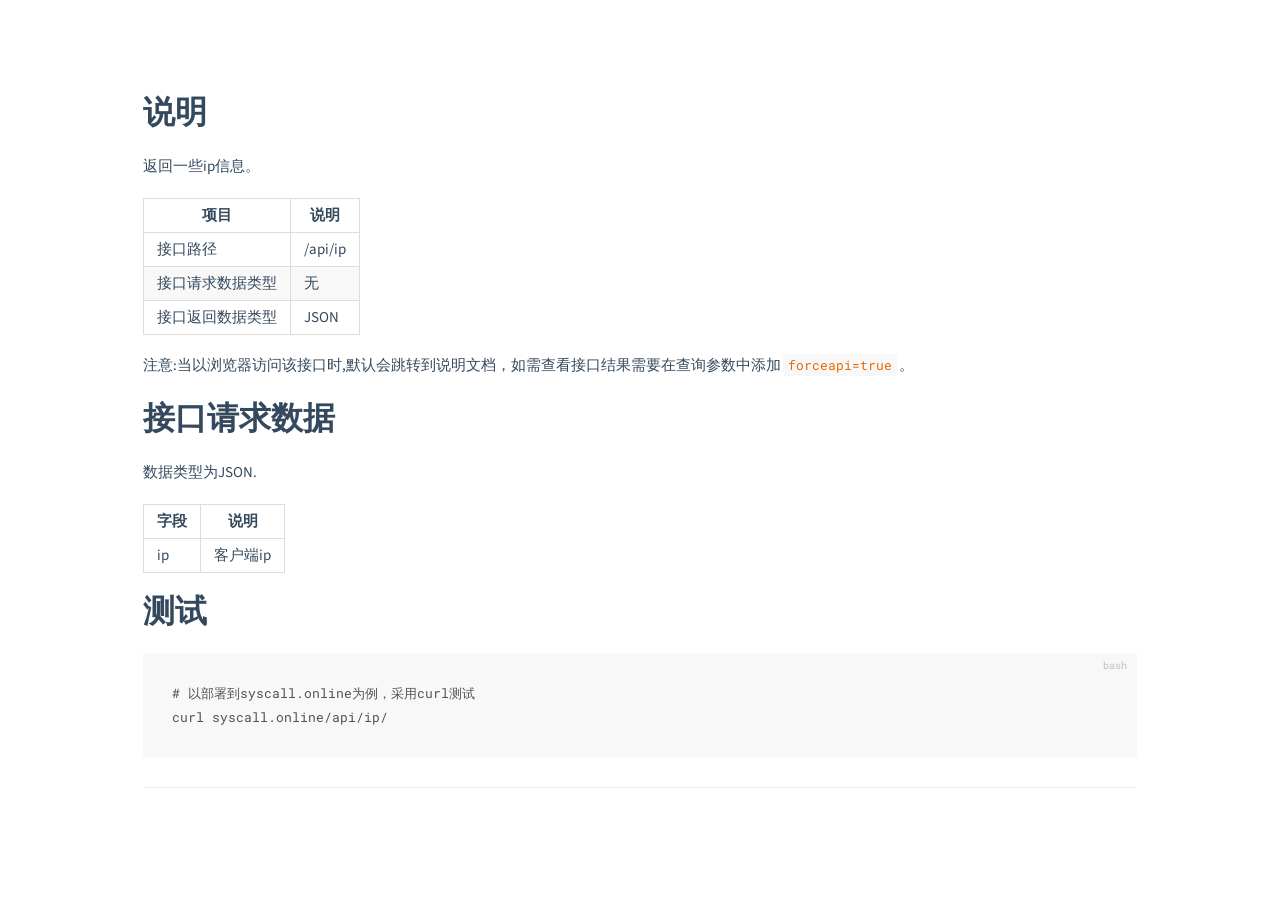
==== @/static/api/ip/index.html @ 0c14fd12 "初步添加" ====
<!DOCTYPE html>
<html lang="zh_CN">
<head>
  <meta charset="UTF-8">
  <title>ip</title>
  <meta http-equiv="X-UA-Compatible" content="IE=edge,chrome=1" />
  <meta name="description" content="Description">
  <meta name="viewport" content="width=device-width, initial-scale=1.0, minimum-scale=1.0">
  <link rel="stylesheet" href="../../theme/vue.css">                                                                 
</head>                                                                                                                                                                    
<body>                                                                                                                                                                     
  <div id="app"></div>                                                                                                                                                     
  <script>
    window.$docsify = {
      name: '',
      repo: '',
      autoHeader: false,
      loadSidebar: false,
      hideSidebar: true,
    }
  </script>
  <script src="../../docsify.js"></script>
  <script src="../../docsify-beian.js"></script>
</body>
</html>
---- @/static/theme/vue.css ----
@import url("https://fonts.googleapis.com/css?family=Roboto+Mono|Source+Sans+Pro:300,400,600");*{-webkit-font-smoothing:antialiased;-webkit-overflow-scrolling:touch;-webkit-tap-highlight-color:rgba(0,0,0,0);-webkit-text-size-adjust:none;-webkit-touch-callout:none;box-sizing:border-box}body:not(.ready){overflow:hidden}body:not(.ready) .app-nav,body:not(.ready)>nav,body:not(.ready) [data-cloak]{display:none}div#app{font-size:30px;font-weight:lighter;margin:40vh auto;text-align:center}div#app:empty:before{content:"Loading..."}img.emoji{height:1.2em}img.emoji,span.emoji{vertical-align:middle}span.emoji{font-family:Apple Color Emoji,Segoe UI Emoji,Segoe UI Symbol,Noto Color Emoji;font-size:1.2em}.progress{background-color:#42b983;background-color:var(--theme-color,#42b983);height:2px;left:0;position:fixed;right:0;top:0;transition:width .2s,opacity .4s;width:0;z-index:999999}.search .search-keyword,.search a:hover{color:#42b983;color:var(--theme-color,#42b983)}.search .search-keyword{font-style:normal;font-weight:700}body,html{height:100%}body{-moz-osx-font-smoothing:grayscale;-webkit-font-smoothing:antialiased;color:#34495e;font-family:Source Sans Pro,Helvetica Neue,Arial,sans-serif;font-size:15px;letter-spacing:0;margin:0;overflow-x:hidden}img{max-width:100%}a[disabled]{cursor:not-allowed;opacity:.6}kbd{border:1px solid #ccc;border-radius:3px;display:inline-block;font-size:12px!important;line-height:12px;margin-bottom:3px;padding:3px 5px;vertical-align:middle}li input[type=checkbox]{margin:0 .2em .25em 0;vertical-align:middle}.app-nav{margin:25px 60px 0 0;position:absolute;right:0;text-align:right;z-index:10}.app-nav.no-badge{margin-right:25px}.app-nav p{margin:0}.app-nav>a{margin:0 1rem;padding:5px 0}.app-nav li,.app-nav ul{display:inline-block;list-style:none;margin:0}.app-nav a{color:inherit;font-size:16px;text-decoration:none;transition:color .3s}.app-nav a.active,.app-nav a:hover{color:#42b983;color:var(--theme-color,#42b983)}.app-nav a.active{border-bottom:2px solid #42b983;border-bottom:2px solid var(--theme-color,#42b983)}.app-nav li{display:inline-block;margin:0 1rem;padding:5px 0;position:relative;cursor:pointer}.app-nav li ul{background-color:#fff;border:1px solid;border-color:#ddd #ddd #ccc;border-radius:4px;box-sizing:border-box;display:none;max-height:calc(100vh - 61px);overflow-y:auto;padding:10px 0;position:absolute;right:-15px;text-align:left;top:100%;white-space:nowrap}.app-nav li ul li{display:block;font-size:14px;line-height:1rem;margin:8px 14px;white-space:nowrap}.app-nav li ul a{display:block;font-size:inherit;margin:0;padding:0}.app-nav li ul a.active{border-bottom:0}.app-nav li:hover ul{display:block}.github-corner{border-bottom:0;position:fixed;right:0;text-decoration:none;top:0;z-index:1}.github-corner:hover .octo-arm{animation:octocat-wave .56s ease-in-out}.github-corner svg{color:#fff;fill:#42b983;fill:var(--theme-color,#42b983);height:80px;width:80px}main{display:block;position:relative;width:100vw;height:100%;z-index:0}main.hidden{display:none}.anchor{display:inline-block;text-decoration:none;transition:all .3s}.anchor span{color:#34495e}.anchor:hover{text-decoration:underline}.sidebar{border-right:1px solid rgba(0,0,0,.07);overflow-y:auto;padding:40px 0 0;position:absolute;top:0;bottom:0;left:0;transition:transform .25s ease-out;width:300px;z-index:20}.sidebar>h1{margin:0 auto 1rem;font-size:1.5rem;font-weight:300;text-align:center}.sidebar>h1 a{color:inherit;text-decoration:none}.sidebar>h1 .app-nav{display:block;position:static}.sidebar .sidebar-nav{line-height:2em;padding-bottom:40px}.sidebar li.collapse .app-sub-sidebar{display:none}.sidebar ul{margin:0 0 0 15px;padding:0}.sidebar li>p{font-weight:700;margin:0}.sidebar ul,.sidebar ul li{list-style:none}.sidebar ul li a{border-bottom:none;display:block}.sidebar ul li ul{padding-left:20px}.sidebar::-webkit-scrollbar{width:4px}.sidebar::-webkit-scrollbar-thumb{background:transparent;border-radius:4px}.sidebar:hover::-webkit-scrollbar-thumb{background:hsla(0,0%,53.3%,.4)}.sidebar:hover::-webkit-scrollbar-track{background:hsla(0,0%,53.3%,.1)}.sidebar-toggle{background-color:transparent;background-color:hsla(0,0%,100%,.8);border:0;outline:none;padding:10px;position:absolute;bottom:0;left:0;text-align:center;transition:opacity .3s;width:284px;z-index:30;cursor:pointer}.sidebar-toggle:hover .sidebar-toggle-button{opacity:.4}.sidebar-toggle span{background-color:#42b983;background-color:var(--theme-color,#42b983);display:block;margin-bottom:4px;width:16px;height:2px}body.sticky .sidebar,body.sticky .sidebar-toggle{position:fixed}.content{padding-top:60px;position:absolute;top:0;right:0;bottom:0;left:300px;transition:left .25s ease}.markdown-section{margin:0 auto;max-width:80%;padding:30px 15px 40px;position:relative}.markdown-section>*{box-sizing:border-box;font-size:inherit}.markdown-section>:first-child{margin-top:0!important}.markdown-section hr{border:none;border-bottom:1px solid #eee;margin:2em 0}.markdown-section iframe{border:1px solid #eee;width:1px;min-width:100%}.markdown-section table{border-collapse:collapse;border-spacing:0;display:block;margin-bottom:1rem;overflow:auto;width:100%}.markdown-section th{font-weight:700}.markdown-section td,.markdown-section th{border:1px solid #ddd;padding:6px 13px}.markdown-section tr{border-top:1px solid #ccc}.markdown-section p.tip,.markdown-section tr:nth-child(2n){background-color:#f8f8f8}.markdown-section p.tip{border-bottom-right-radius:2px;border-left:4px solid #f66;border-top-right-radius:2px;margin:2em 0;padding:12px 24px 12px 30px;position:relative}.markdown-section p.tip:before{background-color:#f66;border-radius:100%;color:#fff;content:"!";font-family:Dosis,Source Sans Pro,Helvetica Neue,Arial,sans-serif;font-size:14px;font-weight:700;left:-12px;line-height:20px;position:absolute;height:20px;width:20px;text-align:center;top:14px}.markdown-section p.tip code{background-color:#efefef}.markdown-section p.tip em{color:#34495e}.markdown-section p.warn{background:rgba(66,185,131,.1);border-radius:2px;padding:1rem}.markdown-section ul.task-list>li{list-style-type:none}body.close .sidebar{transform:translateX(-300px)}body.close .sidebar-toggle{width:auto}body.close .content{left:0}@media print{.app-nav,.github-corner,.sidebar,.sidebar-toggle{display:none}}@media screen and (max-width:768px){.github-corner,.sidebar,.sidebar-toggle{position:fixed}.app-nav{margin-top:16px}.app-nav li ul{top:30px}main{height:auto;min-height:100vh;overflow-x:hidden}.sidebar{left:-300px;transition:transform .25s ease-out}.content{left:0;max-width:100vw;position:static;padding-top:20px;transition:transform .25s ease}.app-nav,.github-corner{transition:transform .25s ease-out}.sidebar-toggle{background-color:transparent;width:auto;padding:30px 30px 10px 10px}body.close .sidebar{transform:translateX(300px)}body.close .sidebar-toggle{background-color:hsla(0,0%,100%,.8);transition:background-color 1s;width:284px;padding:10px}body.close .content{transform:translateX(300px)}body.close .app-nav,body.close .github-corner{display:none}.github-corner:hover .octo-arm{animation:none}.github-corner .octo-arm{animation:octocat-wave .56s ease-in-out}}@keyframes octocat-wave{0%,to{transform:rotate(0)}20%,60%{transform:rotate(-25deg)}40%,80%{transform:rotate(10deg)}}section.cover{position:relative;align-items:center;background-position:50%;background-repeat:no-repeat;background-size:cover;min-height:100vh;width:100%;display:none}section.cover.show{display:flex}section.cover.has-mask .mask{background-color:#fff;opacity:.8;position:absolute;top:0;bottom:0;width:100%}section.cover .cover-main{flex:1;margin:0 16px;text-align:center;position:relative}section.cover a{color:inherit}section.cover a,section.cover a:hover{text-decoration:none}section.cover p{line-height:1.5rem;margin:1em 0}section.cover h1{color:inherit;font-size:2.5rem;font-weight:300;margin:.625rem 0 2.5rem;position:relative;text-align:center}section.cover h1 a{display:block}section.cover h1 small{bottom:-.4375rem;font-size:1rem;position:absolute}section.cover blockquote{font-size:1.5rem;text-align:center}section.cover ul{line-height:1.8;list-style-type:none;margin:1em auto;max-width:500px;padding:0}section.cover .cover-main>p:last-child a{border-radius:2rem;border:1px solid #42b983;border-color:var(--theme-color,#42b983);box-sizing:border-box;color:#42b983;color:var(--theme-color,#42b983);display:inline-block;font-size:1.05rem;letter-spacing:.1rem;margin:.5rem 1rem;padding:.75em 2rem;text-decoration:none;transition:all .15s ease}section.cover .cover-main>p:last-child a:last-child{background-color:#42b983;background-color:var(--theme-color,#42b983);color:#fff}section.cover .cover-main>p:last-child a:last-child:hover{color:inherit;opacity:.8}section.cover .cover-main>p:last-child a:hover{color:inherit}section.cover blockquote>p>a{border-bottom:2px solid #42b983;border-bottom:2px solid var(--theme-color,#42b983);transition:color .3s}section.cover blockquote>p>a:hover{color:#42b983;color:var(--theme-color,#42b983)}.sidebar,body{background-color:#fff}.sidebar{color:#364149}.sidebar li{margin:6px 0}.sidebar ul li a{color:#505d6b;font-size:14px;font-weight:400;overflow:hidden;text-decoration:none;text-overflow:ellipsis;white-space:nowrap}.sidebar ul li a:hover{text-decoration:underline}.sidebar ul li ul{padding:0}.sidebar ul li.active>a{border-right:2px solid;color:#42b983;color:var(--theme-color,#42b983);font-weight:600}.app-sub-sidebar li:before{content:"-";padding-right:4px;float:left}.markdown-section h1,.markdown-section h2,.markdown-section h3,.markdown-section h4,.markdown-section strong{color:#2c3e50;font-weight:600}.markdown-section a{color:#42b983;color:var(--theme-color,#42b983);font-weight:600}.markdown-section h1{font-size:2rem;margin:0 0 1rem}.markdown-section h2{font-size:1.75rem;margin:45px 0 .8rem}.markdown-section h3{font-size:1.5rem;margin:40px 0 .6rem}.markdown-section h4{font-size:1.25rem}.markdown-section h5{font-size:1rem}.markdown-section h6{color:#777;font-size:1rem}.markdown-section figure,.markdown-section p{margin:1.2em 0}.markdown-section ol,.markdown-section p,.markdown-section ul{line-height:1.6rem;word-spacing:.05rem}.markdown-section ol,.markdown-section ul{padding-left:1.5rem}.markdown-section blockquote{border-left:4px solid #42b983;border-left:4px solid var(--theme-color,#42b983);color:#858585;margin:2em 0;padding-left:20px}.markdown-section blockquote p{font-weight:600;margin-left:0}.markdown-section iframe{margin:1em 0}.markdown-section em{color:#7f8c8d}.markdown-section code,.markdown-section output:after,.markdown-section pre{font-family:Roboto Mono,Monaco,courier,monospace}.markdown-section code,.markdown-section pre{background-color:#f8f8f8}.markdown-section output,.markdown-section pre{margin:1.2em 0;position:relative}.markdown-section output,.markdown-section pre>code{border-radius:2px;display:block}.markdown-section output:after,.markdown-section pre>code{-moz-osx-font-smoothing:initial;-webkit-font-smoothing:initial}.markdown-section code{border-radius:2px;color:#e96900;margin:0 2px;padding:3px 5px;white-space:pre-wrap}.markdown-section>:not(h1):not(h2):not(h3):not(h4):not(h5):not(h6) code{font-size:.8rem}.markdown-section pre{padding:0 1.4rem;line-height:1.5rem;overflow:auto;word-wrap:normal}.markdown-section pre>code{color:#525252;font-size:.8rem;padding:2.2em 5px;line-height:inherit;margin:0 2px;max-width:inherit;overflow:inherit;white-space:inherit}.markdown-section output{padding:1.7rem 1.4rem;border:1px dotted #ccc}.markdown-section output>:first-child{margin-top:0}.markdown-section output>:last-child{margin-bottom:0}.markdown-section code:after,.markdown-section code:before,.markdown-section output:after,.markdown-section output:before{letter-spacing:.05rem}.markdown-section output:after,.markdown-section pre:after{color:#ccc;font-size:.6rem;font-weight:600;height:15px;line-height:15px;padding:5px 10px 0;position:absolute;right:0;text-align:right;top:0;content:attr(data-lang)}.token.cdata,.token.comment,.token.doctype,.token.prolog{color:#8e908c}.token.namespace{opacity:.7}.token.boolean,.token.number{color:#c76b29}.token.punctuation{color:#525252}.token.property{color:#c08b30}.token.tag{color:#2973b7}.token.string{color:#42b983;color:var(--theme-color,#42b983)}.token.selector{color:#6679cc}.token.attr-name{color:#2973b7}.language-css .token.string,.style .token.string,.token.entity,.token.url{color:#22a2c9}.token.attr-value,.token.control,.token.directive,.token.unit{color:#42b983;color:var(--theme-color,#42b983)}.token.function,.token.keyword{color:#e96900}.token.atrule,.token.regex,.token.statement{color:#22a2c9}.token.placeholder,.token.variable{color:#3d8fd1}.token.deleted{text-decoration:line-through}.token.inserted{border-bottom:1px dotted #202746;text-decoration:none}.token.italic{font-style:italic}.token.bold,.token.important{font-weight:700}.token.important{color:#c94922}.token.entity{cursor:help}code .token{-moz-osx-font-smoothing:initial;-webkit-font-smoothing:initial;min-height:1.5rem;position:relative;left:auto}
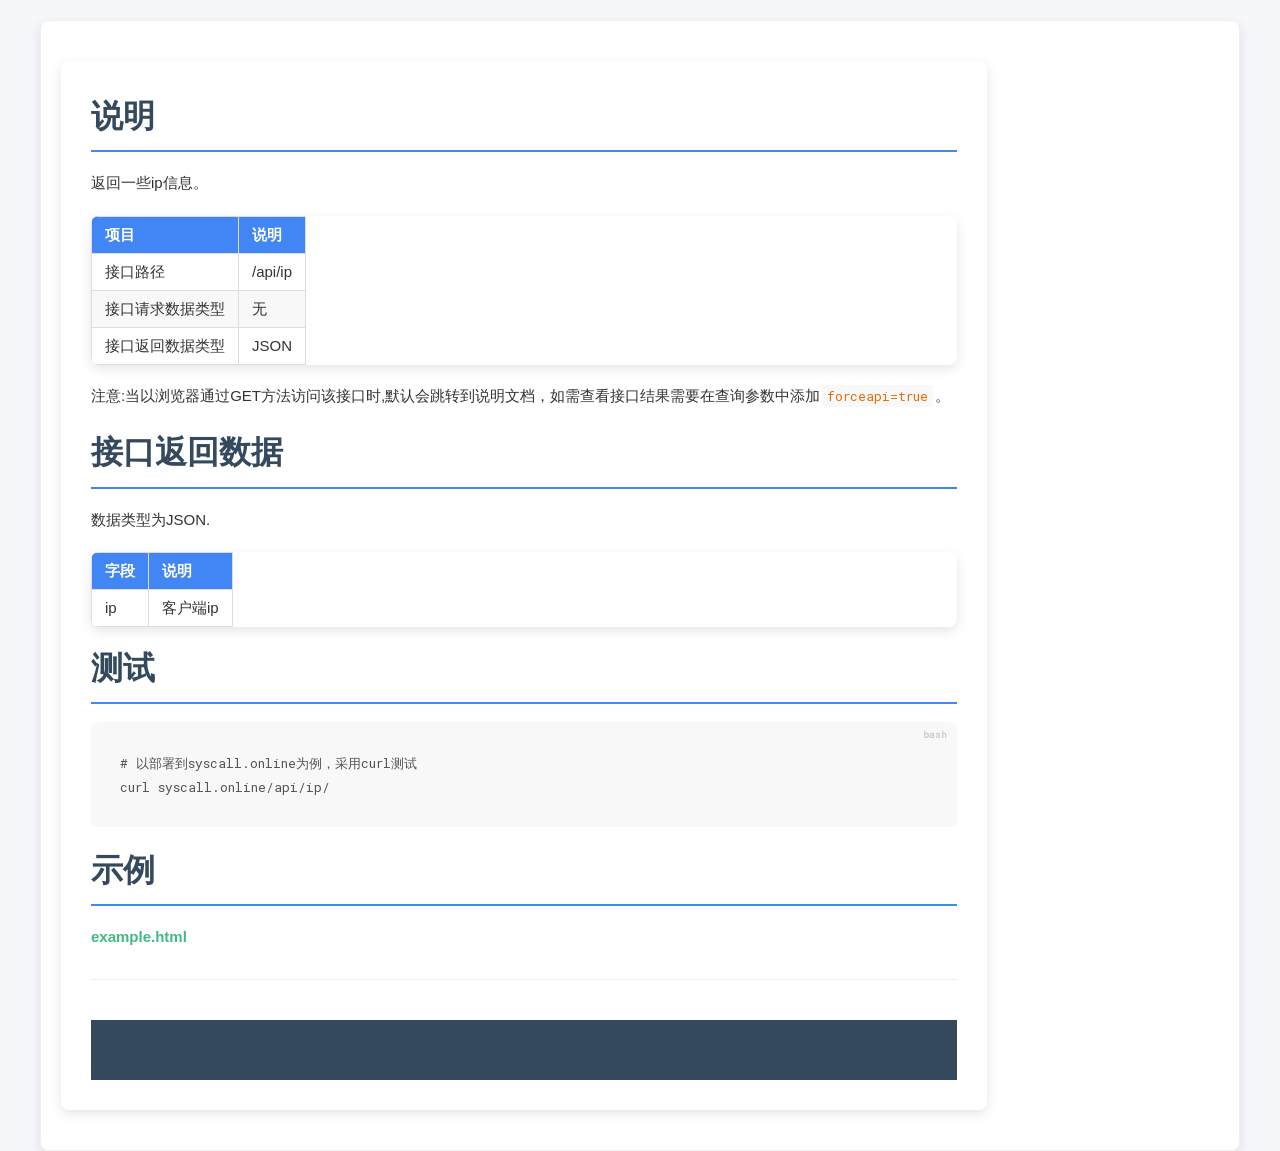
==== commit e50d6496: "所有说明使用相同的布局" ====
--- a/@/static/api/ip/index.html
+++ b/@/static/api/ip/index.html
@@ -7,6 +7,7 @@
   <meta name="description" content="Description">
   <meta name="viewport" content="width=device-width, initial-scale=1.0, minimum-scale=1.0">
   <link rel="stylesheet" href="../../theme/vue.css">                                                                 
+  <link rel="stylesheet" href="../../theme/block.css">
 </head>                                                                                                                                                                    
 <body>                                                                                                                                                                     
   <div id="app"></div>                                                                                                                                                     
--- a/@/static/theme/vue.css
+++ b/@/static/theme/vue.css
@@ -1 +1 @@
-@import url("https://fonts.googleapis.com/css?family=Roboto+Mono|Source+Sans+Pro:300,400,600");*{-webkit-font-smoothing:antialiased;-webkit-overflow-scrolling:touch;-webkit-tap-highlight-color:rgba(0,0,0,0);-webkit-text-size-adjust:none;-webkit-touch-callout:none;box-sizing:border-box}body:not(.ready){overflow:hidden}body:not(.ready) .app-nav,body:not(.ready)>nav,body:not(.ready) [data-cloak]{display:none}div#app{font-size:30px;font-weight:lighter;margin:40vh auto;text-align:center}div#app:empty:before{content:"Loading..."}img.emoji{height:1.2em}img.emoji,span.emoji{vertical-align:middle}span.emoji{font-family:Apple Color Emoji,Segoe UI Emoji,Segoe UI Symbol,Noto Color Emoji;font-size:1.2em}.progress{background-color:#42b983;background-color:var(--theme-color,#42b983);height:2px;left:0;position:fixed;right:0;top:0;transition:width .2s,opacity .4s;width:0;z-index:999999}.search .search-keyword,.search a:hover{color:#42b983;color:var(--theme-color,#42b983)}.search .search-keyword{font-style:normal;font-weight:700}body,html{height:100%}body{-moz-osx-font-smoothing:grayscale;-webkit-font-smoothing:antialiased;color:#34495e;font-family:Source Sans Pro,Helvetica Neue,Arial,sans-serif;font-size:15px;letter-spacing:0;margin:0;overflow-x:hidden}img{max-width:100%}a[disabled]{cursor:not-allowed;opacity:.6}kbd{border:1px solid #ccc;border-radius:3px;display:inline-block;font-size:12px!important;line-height:12px;margin-bottom:3px;padding:3px 5px;vertical-align:middle}li input[type=checkbox]{margin:0 .2em .25em 0;vertical-align:middle}.app-nav{margin:25px 60px 0 0;position:absolute;right:0;text-align:right;z-index:10}.app-nav.no-badge{margin-right:25px}.app-nav p{margin:0}.app-nav>a{margin:0 1rem;padding:5px 0}.app-nav li,.app-nav ul{display:inline-block;list-style:none;margin:0}.app-nav a{color:inherit;font-size:16px;text-decoration:none;transition:color .3s}.app-nav a.active,.app-nav a:hover{color:#42b983;color:var(--theme-color,#42b983)}.app-nav a.active{border-bottom:2px solid #42b983;border-bottom:2px solid var(--theme-color,#42b983)}.app-nav li{display:inline-block;margin:0 1rem;padding:5px 0;position:relative;cursor:pointer}.app-nav li ul{background-color:#fff;border:1px solid;border-color:#ddd #ddd #ccc;border-radius:4px;box-sizing:border-box;display:none;max-height:calc(100vh - 61px);overflow-y:auto;padding:10px 0;position:absolute;right:-15px;text-align:left;top:100%;white-space:nowrap}.app-nav li ul li{display:block;font-size:14px;line-height:1rem;margin:8px 14px;white-space:nowrap}.app-nav li ul a{display:block;font-size:inherit;margin:0;padding:0}.app-nav li ul a.active{border-bottom:0}.app-nav li:hover ul{display:block}.github-corner{border-bottom:0;position:fixed;right:0;text-decoration:none;top:0;z-index:1}.github-corner:hover .octo-arm{animation:octocat-wave .56s ease-in-out}.github-corner svg{color:#fff;fill:#42b983;fill:var(--theme-color,#42b983);height:80px;width:80px}main{display:block;position:relative;width:100vw;height:100%;z-index:0}main.hidden{display:none}.anchor{display:inline-block;text-decoration:none;transition:all .3s}.anchor span{color:#34495e}.anchor:hover{text-decoration:underline}.sidebar{border-right:1px solid rgba(0,0,0,.07);overflow-y:auto;padding:40px 0 0;position:absolute;top:0;bottom:0;left:0;transition:transform .25s ease-out;width:300px;z-index:20}.sidebar>h1{margin:0 auto 1rem;font-size:1.5rem;font-weight:300;text-align:center}.sidebar>h1 a{color:inherit;text-decoration:none}.sidebar>h1 .app-nav{display:block;position:static}.sidebar .sidebar-nav{line-height:2em;padding-bottom:40px}.sidebar li.collapse .app-sub-sidebar{display:none}.sidebar ul{margin:0 0 0 15px;padding:0}.sidebar li>p{font-weight:700;margin:0}.sidebar ul,.sidebar ul li{list-style:none}.sidebar ul li a{border-bottom:none;display:block}.sidebar ul li ul{padding-left:20px}.sidebar::-webkit-scrollbar{width:4px}.sidebar::-webkit-scrollbar-thumb{background:transparent;border-radius:4px}.sidebar:hover::-webkit-scrollbar-thumb{background:hsla(0,0%,53.3%,.4)}.sidebar:hover::-webkit-scrollbar-track{background:hsla(0,0%,53.3%,.1)}.sidebar-toggle{background-color:transparent;background-color:hsla(0,0%,100%,.8);border:0;outline:none;padding:10px;position:absolute;bottom:0;left:0;text-align:center;transition:opacity .3s;width:284px;z-index:30;cursor:pointer}.sidebar-toggle:hover .sidebar-toggle-button{opacity:.4}.sidebar-toggle span{background-color:#42b983;background-color:var(--theme-color,#42b983);display:block;margin-bottom:4px;width:16px;height:2px}body.sticky .sidebar,body.sticky .sidebar-toggle{position:fixed}.content{padding-top:60px;position:absolute;top:0;right:0;bottom:0;left:300px;transition:left .25s ease}.markdown-section{margin:0 auto;max-width:80%;padding:30px 15px 40px;position:relative}.markdown-section>*{box-sizing:border-box;font-size:inherit}.markdown-section>:first-child{margin-top:0!important}.markdown-section hr{border:none;border-bottom:1px solid #eee;margin:2em 0}.markdown-section iframe{border:1px solid #eee;width:1px;min-width:100%}.markdown-section table{border-collapse:collapse;border-spacing:0;display:block;margin-bottom:1rem;overflow:auto;width:100%}.markdown-section th{font-weight:700}.markdown-section td,.markdown-section th{border:1px solid #ddd;padding:6px 13px}.markdown-section tr{border-top:1px solid #ccc}.markdown-section p.tip,.markdown-section tr:nth-child(2n){background-color:#f8f8f8}.markdown-section p.tip{border-bottom-right-radius:2px;border-left:4px solid #f66;border-top-right-radius:2px;margin:2em 0;padding:12px 24px 12px 30px;position:relative}.markdown-section p.tip:before{background-color:#f66;border-radius:100%;color:#fff;content:"!";font-family:Dosis,Source Sans Pro,Helvetica Neue,Arial,sans-serif;font-size:14px;font-weight:700;left:-12px;line-height:20px;position:absolute;height:20px;width:20px;text-align:center;top:14px}.markdown-section p.tip code{background-color:#efefef}.markdown-section p.tip em{color:#34495e}.markdown-section p.warn{background:rgba(66,185,131,.1);border-radius:2px;padding:1rem}.markdown-section ul.task-list>li{list-style-type:none}body.close .sidebar{transform:translateX(-300px)}body.close .sidebar-toggle{width:auto}body.close .content{left:0}@media print{.app-nav,.github-corner,.sidebar,.sidebar-toggle{display:none}}@media screen and (max-width:768px){.github-corner,.sidebar,.sidebar-toggle{position:fixed}.app-nav{margin-top:16px}.app-nav li ul{top:30px}main{height:auto;min-height:100vh;overflow-x:hidden}.sidebar{left:-300px;transition:transform .25s ease-out}.content{left:0;max-width:100vw;position:static;padding-top:20px;transition:transform .25s ease}.app-nav,.github-corner{transition:transform .25s ease-out}.sidebar-toggle{background-color:transparent;width:auto;padding:30px 30px 10px 10px}body.close .sidebar{transform:translateX(300px)}body.close .sidebar-toggle{background-color:hsla(0,0%,100%,.8);transition:background-color 1s;width:284px;padding:10px}body.close .content{transform:translateX(300px)}body.close .app-nav,body.close .github-corner{display:none}.github-corner:hover .octo-arm{animation:none}.github-corner .octo-arm{animation:octocat-wave .56s ease-in-out}}@keyframes octocat-wave{0%,to{transform:rotate(0)}20%,60%{transform:rotate(-25deg)}40%,80%{transform:rotate(10deg)}}section.cover{position:relative;align-items:center;background-position:50%;background-repeat:no-repeat;background-size:cover;min-height:100vh;width:100%;display:none}section.cover.show{display:flex}section.cover.has-mask .mask{background-color:#fff;opacity:.8;position:absolute;top:0;bottom:0;width:100%}section.cover .cover-main{flex:1;margin:0 16px;text-align:center;position:relative}section.cover a{color:inherit}section.cover a,section.cover a:hover{text-decoration:none}section.cover p{line-height:1.5rem;margin:1em 0}section.cover h1{color:inherit;font-size:2.5rem;font-weight:300;margin:.625rem 0 2.5rem;position:relative;text-align:center}section.cover h1 a{display:block}section.cover h1 small{bottom:-.4375rem;font-size:1rem;position:absolute}section.cover blockquote{font-size:1.5rem;text-align:center}section.cover ul{line-height:1.8;list-style-type:none;margin:1em auto;max-width:500px;padding:0}section.cover .cover-main>p:last-child a{border-radius:2rem;border:1px solid #42b983;border-color:var(--theme-color,#42b983);box-sizing:border-box;color:#42b983;color:var(--theme-color,#42b983);display:inline-block;font-size:1.05rem;letter-spacing:.1rem;margin:.5rem 1rem;padding:.75em 2rem;text-decoration:none;transition:all .15s ease}section.cover .cover-main>p:last-child a:last-child{background-color:#42b983;background-color:var(--theme-color,#42b983);color:#fff}section.cover .cover-main>p:last-child a:last-child:hover{color:inherit;opacity:.8}section.cover .cover-main>p:last-child a:hover{color:inherit}section.cover blockquote>p>a{border-bottom:2px solid #42b983;border-bottom:2px solid var(--theme-color,#42b983);transition:color .3s}section.cover blockquote>p>a:hover{color:#42b983;color:var(--theme-color,#42b983)}.sidebar,body{background-color:#fff}.sidebar{color:#364149}.sidebar li{margin:6px 0}.sidebar ul li a{color:#505d6b;font-size:14px;font-weight:400;overflow:hidden;text-decoration:none;text-overflow:ellipsis;white-space:nowrap}.sidebar ul li a:hover{text-decoration:underline}.sidebar ul li ul{padding:0}.sidebar ul li.active>a{border-right:2px solid;color:#42b983;color:var(--theme-color,#42b983);font-weight:600}.app-sub-sidebar li:before{content:"-";padding-right:4px;float:left}.markdown-section h1,.markdown-section h2,.markdown-section h3,.markdown-section h4,.markdown-section strong{color:#2c3e50;font-weight:600}.markdown-section a{color:#42b983;color:var(--theme-color,#42b983);font-weight:600}.markdown-section h1{font-size:2rem;margin:0 0 1rem}.markdown-section h2{font-size:1.75rem;margin:45px 0 .8rem}.markdown-section h3{font-size:1.5rem;margin:40px 0 .6rem}.markdown-section h4{font-size:1.25rem}.markdown-section h5{font-size:1rem}.markdown-section h6{color:#777;font-size:1rem}.markdown-section figure,.markdown-section p{margin:1.2em 0}.markdown-section ol,.markdown-section p,.markdown-section ul{line-height:1.6rem;word-spacing:.05rem}.markdown-section ol,.markdown-section ul{padding-left:1.5rem}.markdown-section blockquote{border-left:4px solid #42b983;border-left:4px solid var(--theme-color,#42b983);color:#858585;margin:2em 0;padding-left:20px}.markdown-section blockquote p{font-weight:600;margin-left:0}.markdown-section iframe{margin:1em 0}.markdown-section em{color:#7f8c8d}.markdown-section code,.markdown-section output:after,.markdown-section pre{font-family:Roboto Mono,Monaco,courier,monospace}.markdown-section code,.markdown-section pre{background-color:#f8f8f8}.markdown-section output,.markdown-section pre{margin:1.2em 0;position:relative}.markdown-section output,.markdown-section pre>code{border-radius:2px;display:block}.markdown-section output:after,.markdown-section pre>code{-moz-osx-font-smoothing:initial;-webkit-font-smoothing:initial}.markdown-section code{border-radius:2px;color:#e96900;margin:0 2px;padding:3px 5px;white-space:pre-wrap}.markdown-section>:not(h1):not(h2):not(h3):not(h4):not(h5):not(h6) code{font-size:.8rem}.markdown-section pre{padding:0 1.4rem;line-height:1.5rem;overflow:auto;word-wrap:normal}.markdown-section pre>code{color:#525252;font-size:.8rem;padding:2.2em 5px;line-height:inherit;margin:0 2px;max-width:inherit;overflow:inherit;white-space:inherit}.markdown-section output{padding:1.7rem 1.4rem;border:1px dotted #ccc}.markdown-section output>:first-child{margin-top:0}.markdown-section output>:last-child{margin-bottom:0}.markdown-section code:after,.markdown-section code:before,.markdown-section output:after,.markdown-section output:before{letter-spacing:.05rem}.markdown-section output:after,.markdown-section pre:after{color:#ccc;font-size:.6rem;font-weight:600;height:15px;line-height:15px;padding:5px 10px 0;position:absolute;right:0;text-align:right;top:0;content:attr(data-lang)}.token.cdata,.token.comment,.token.doctype,.token.prolog{color:#8e908c}.token.namespace{opacity:.7}.token.boolean,.token.number{color:#c76b29}.token.punctuation{color:#525252}.token.property{color:#c08b30}.token.tag{color:#2973b7}.token.string{color:#42b983;color:var(--theme-color,#42b983)}.token.selector{color:#6679cc}.token.attr-name{color:#2973b7}.language-css .token.string,.style .token.string,.token.entity,.token.url{color:#22a2c9}.token.attr-value,.token.control,.token.directive,.token.unit{color:#42b983;color:var(--theme-color,#42b983)}.token.function,.token.keyword{color:#e96900}.token.atrule,.token.regex,.token.statement{color:#22a2c9}.token.placeholder,.token.variable{color:#3d8fd1}.token.deleted{text-decoration:line-through}.token.inserted{border-bottom:1px dotted #202746;text-decoration:none}.token.italic{font-style:italic}.token.bold,.token.important{font-weight:700}.token.important{color:#c94922}.token.entity{cursor:help}code .token{-moz-osx-font-smoothing:initial;-webkit-font-smoothing:initial;min-height:1.5rem;position:relative;left:auto}+﻿@import "fonts.css";*{-webkit-font-smoothing:antialiased;-webkit-overflow-scrolling:touch;-webkit-tap-highlight-color:rgba(0,0,0,0);-webkit-text-size-adjust:none;-webkit-touch-callout:none;box-sizing:border-box}body:not(.ready){overflow:hidden}body:not(.ready) .app-nav,body:not(.ready)>nav,body:not(.ready) [data-cloak]{display:none}div#app{font-size:30px;font-weight:lighter;margin:40vh auto;text-align:center}div#app:empty:before{content:"Loading..."}img.emoji{height:1.2em}img.emoji,span.emoji{vertical-align:middle}span.emoji{font-family:Apple Color Emoji,Segoe UI Emoji,Segoe UI Symbol,Noto Color Emoji;font-size:1.2em}.progress{background-color:#42b983;background-color:var(--theme-color,#42b983);height:2px;left:0;position:fixed;right:0;top:0;transition:width .2s,opacity .4s;width:0;z-index:999999}.search .search-keyword,.search a:hover{color:#42b983;color:var(--theme-color,#42b983)}.search .search-keyword{font-style:normal;font-weight:700}body,html{height:100%}body{-moz-osx-font-smoothing:grayscale;-webkit-font-smoothing:antialiased;color:#34495e;font-family:Source Sans Pro,Helvetica Neue,Arial,sans-serif;font-size:15px;letter-spacing:0;margin:0;overflow-x:hidden}img{max-width:100%}a[disabled]{cursor:not-allowed;opacity:.6}kbd{border:1px solid #ccc;border-radius:3px;display:inline-block;font-size:12px!important;line-height:12px;margin-bottom:3px;padding:3px 5px;vertical-align:middle}li input[type=checkbox]{margin:0 .2em .25em 0;vertical-align:middle}.app-nav{margin:25px 60px 0 0;position:absolute;right:0;text-align:right;z-index:10}.app-nav.no-badge{margin-right:25px}.app-nav p{margin:0}.app-nav>a{margin:0 1rem;padding:5px 0}.app-nav li,.app-nav ul{display:inline-block;list-style:none;margin:0}.app-nav a{color:inherit;font-size:16px;text-decoration:none;transition:color .3s}.app-nav a.active,.app-nav a:hover{color:#42b983;color:var(--theme-color,#42b983)}.app-nav a.active{border-bottom:2px solid #42b983;border-bottom:2px solid var(--theme-color,#42b983)}.app-nav li{display:inline-block;margin:0 1rem;padding:5px 0;position:relative;cursor:pointer}.app-nav li ul{background-color:#fff;border:1px solid;border-color:#ddd #ddd #ccc;border-radius:4px;box-sizing:border-box;display:none;max-height:calc(100vh - 61px);overflow-y:auto;padding:10px 0;position:absolute;right:-15px;text-align:left;top:100%;white-space:nowrap}.app-nav li ul li{display:block;font-size:14px;line-height:1rem;margin:8px 14px;white-space:nowrap}.app-nav li ul a{display:block;font-size:inherit;margin:0;padding:0}.app-nav li ul a.active{border-bottom:0}.app-nav li:hover ul{display:block}.github-corner{border-bottom:0;position:fixed;right:0;text-decoration:none;top:0;z-index:1}.github-corner:hover .octo-arm{animation:octocat-wave .56s ease-in-out}.github-corner svg{color:#fff;fill:#42b983;fill:var(--theme-color,#42b983);height:80px;width:80px}main{display:block;position:relative;width:100vw;height:100%;z-index:0}main.hidden{display:none}.anchor{display:inline-block;text-decoration:none;transition:all .3s}.anchor span{color:#34495e}.anchor:hover{text-decoration:underline}.sidebar{border-right:1px solid rgba(0,0,0,.07);overflow-y:auto;padding:40px 0 0;position:absolute;top:0;bottom:0;left:0;transition:transform .25s ease-out;width:300px;z-index:20}.sidebar>h1{margin:0 auto 1rem;font-size:1.5rem;font-weight:300;text-align:center}.sidebar>h1 a{color:inherit;text-decoration:none}.sidebar>h1 .app-nav{display:block;position:static}.sidebar .sidebar-nav{line-height:2em;padding-bottom:40px}.sidebar li.collapse .app-sub-sidebar{display:none}.sidebar ul{margin:0 0 0 15px;padding:0}.sidebar li>p{font-weight:700;margin:0}.sidebar ul,.sidebar ul li{list-style:none}.sidebar ul li a{border-bottom:none;display:block}.sidebar ul li ul{padding-left:20px}.sidebar::-webkit-scrollbar{width:4px}.sidebar::-webkit-scrollbar-thumb{background:transparent;border-radius:4px}.sidebar:hover::-webkit-scrollbar-thumb{background:hsla(0,0%,53.3%,.4)}.sidebar:hover::-webkit-scrollbar-track{background:hsla(0,0%,53.3%,.1)}.sidebar-toggle{background-color:transparent;background-color:hsla(0,0%,100%,.8);border:0;outline:none;padding:10px;position:absolute;bottom:0;left:0;text-align:center;transition:opacity .3s;width:284px;z-index:30;cursor:pointer}.sidebar-toggle:hover .sidebar-toggle-button{opacity:.4}.sidebar-toggle span{background-color:#42b983;background-color:var(--theme-color,#42b983);display:block;margin-bottom:4px;width:16px;height:2px}body.sticky .sidebar,body.sticky .sidebar-toggle{position:fixed}.content{padding-top:60px;position:absolute;top:0;right:0;bottom:0;left:300px;transition:left .25s ease}.markdown-section{margin:0 auto;max-width:80%;padding:30px 15px 40px;position:relative}.markdown-section>*{box-sizing:border-box;font-size:inherit}.markdown-section>:first-child{margin-top:0!important}.markdown-section hr{border:none;border-bottom:1px solid #eee;margin:2em 0}.markdown-section iframe{border:1px solid #eee;width:1px;min-width:100%}.markdown-section table{border-collapse:collapse;border-spacing:0;display:block;margin-bottom:1rem;overflow:auto;width:100%}.markdown-section th{font-weight:700}.markdown-section td,.markdown-section th{border:1px solid #ddd;padding:6px 13px}.markdown-section tr{border-top:1px solid #ccc}.markdown-section p.tip,.markdown-section tr:nth-child(2n){background-color:#f8f8f8}.markdown-section p.tip{border-bottom-right-radius:2px;border-left:4px solid #f66;border-top-right-radius:2px;margin:2em 0;padding:12px 24px 12px 30px;position:relative}.markdown-section p.tip:before{background-color:#f66;border-radius:100%;color:#fff;content:"!";font-family:Dosis,Source Sans Pro,Helvetica Neue,Arial,sans-serif;font-size:14px;font-weight:700;left:-12px;line-height:20px;position:absolute;height:20px;width:20px;text-align:center;top:14px}.markdown-section p.tip code{background-color:#efefef}.markdown-section p.tip em{color:#34495e}.markdown-section p.warn{background:rgba(66,185,131,.1);border-radius:2px;padding:1rem}.markdown-section ul.task-list>li{list-style-type:none}body.close .sidebar{transform:translateX(-300px)}body.close .sidebar-toggle{width:auto}body.close .content{left:0}@media print{.app-nav,.github-corner,.sidebar,.sidebar-toggle{display:none}}@media screen and (max-width:768px){.github-corner,.sidebar,.sidebar-toggle{position:fixed}.app-nav{margin-top:16px}.app-nav li ul{top:30px}main{height:auto;min-height:100vh;overflow-x:hidden}.sidebar{left:-300px;transition:transform .25s ease-out}.content{left:0;max-width:100vw;position:static;padding-top:20px;transition:transform .25s ease}.app-nav,.github-corner{transition:transform .25s ease-out}.sidebar-toggle{background-color:transparent;width:auto;padding:30px 30px 10px 10px}body.close .sidebar{transform:translateX(300px)}body.close .sidebar-toggle{background-color:hsla(0,0%,100%,.8);transition:background-color 1s;width:284px;padding:10px}body.close .content{transform:translateX(300px)}body.close .app-nav,body.close .github-corner{display:none}.github-corner:hover .octo-arm{animation:none}.github-corner .octo-arm{animation:octocat-wave .56s ease-in-out}}@keyframes octocat-wave{0%,to{transform:rotate(0)}20%,60%{transform:rotate(-25deg)}40%,80%{transform:rotate(10deg)}}section.cover{position:relative;align-items:center;background-position:50%;background-repeat:no-repeat;background-size:cover;min-height:100vh;width:100%;display:none}section.cover.show{display:flex}section.cover.has-mask .mask{background-color:#fff;opacity:.8;position:absolute;top:0;bottom:0;width:100%}section.cover .cover-main{flex:1;margin:0 16px;text-align:center;position:relative}section.cover a{color:inherit}section.cover a,section.cover a:hover{text-decoration:none}section.cover p{line-height:1.5rem;margin:1em 0}section.cover h1{color:inherit;font-size:2.5rem;font-weight:300;margin:.625rem 0 2.5rem;position:relative;text-align:center}section.cover h1 a{display:block}section.cover h1 small{bottom:-.4375rem;font-size:1rem;position:absolute}section.cover blockquote{font-size:1.5rem;text-align:center}section.cover ul{line-height:1.8;list-style-type:none;margin:1em auto;max-width:500px;padding:0}section.cover .cover-main>p:last-child a{border-radius:2rem;border:1px solid #42b983;border-color:var(--theme-color,#42b983);box-sizing:border-box;color:#42b983;color:var(--theme-color,#42b983);display:inline-block;font-size:1.05rem;letter-spacing:.1rem;margin:.5rem 1rem;padding:.75em 2rem;text-decoration:none;transition:all .15s ease}section.cover .cover-main>p:last-child a:last-child{background-color:#42b983;background-color:var(--theme-color,#42b983);color:#fff}section.cover .cover-main>p:last-child a:last-child:hover{color:inherit;opacity:.8}section.cover .cover-main>p:last-child a:hover{color:inherit}section.cover blockquote>p>a{border-bottom:2px solid #42b983;border-bottom:2px solid var(--theme-color,#42b983);transition:color .3s}section.cover blockquote>p>a:hover{color:#42b983;color:var(--theme-color,#42b983)}.sidebar,body{background-color:#fff}.sidebar{color:#364149}.sidebar li{margin:6px 0}.sidebar ul li a{color:#505d6b;font-size:14px;font-weight:400;overflow:hidden;text-decoration:none;text-overflow:ellipsis;white-space:nowrap}.sidebar ul li a:hover{text-decoration:underline}.sidebar ul li ul{padding:0}.sidebar ul li.active>a{border-right:2px solid;color:#42b983;color:var(--theme-color,#42b983);font-weight:600}.app-sub-sidebar li:before{content:"-";padding-right:4px;float:left}.markdown-section h1,.markdown-section h2,.markdown-section h3,.markdown-section h4,.markdown-section strong{color:#2c3e50;font-weight:600}.markdown-section a{color:#42b983;color:var(--theme-color,#42b983);font-weight:600}.markdown-section h1{font-size:2rem;margin:0 0 1rem}.markdown-section h2{font-size:1.75rem;margin:45px 0 .8rem}.markdown-section h3{font-size:1.5rem;margin:40px 0 .6rem}.markdown-section h4{font-size:1.25rem}.markdown-section h5{font-size:1rem}.markdown-section h6{color:#777;font-size:1rem}.markdown-section figure,.markdown-section p{margin:1.2em 0}.markdown-section ol,.markdown-section p,.markdown-section ul{line-height:1.6rem;word-spacing:.05rem}.markdown-section ol,.markdown-section ul{padding-left:1.5rem}.markdown-section blockquote{border-left:4px solid #42b983;border-left:4px solid var(--theme-color,#42b983);color:#858585;margin:2em 0;padding-left:20px}.markdown-section blockquote p{font-weight:600;margin-left:0}.markdown-section iframe{margin:1em 0}.markdown-section em{color:#7f8c8d}.markdown-section code,.markdown-section output:after,.markdown-section pre{font-family:Roboto Mono,Monaco,courier,monospace}.markdown-section code,.markdown-section pre{background-color:#f8f8f8}.markdown-section output,.markdown-section pre{margin:1.2em 0;position:relative}.markdown-section output,.markdown-section pre>code{border-radius:2px;display:block}.markdown-section output:after,.markdown-section pre>code{-moz-osx-font-smoothing:initial;-webkit-font-smoothing:initial}.markdown-section code{border-radius:2px;color:#e96900;margin:0 2px;padding:3px 5px;white-space:pre-wrap}.markdown-section>:not(h1):not(h2):not(h3):not(h4):not(h5):not(h6) code{font-size:.8rem}.markdown-section pre{padding:0 1.4rem;line-height:1.5rem;overflow:auto;word-wrap:normal}.markdown-section pre>code{color:#525252;font-size:.8rem;padding:2.2em 5px;line-height:inherit;margin:0 2px;max-width:inherit;overflow:inherit;white-space:inherit}.markdown-section output{padding:1.7rem 1.4rem;border:1px dotted #ccc}.markdown-section output>:first-child{margin-top:0}.markdown-section output>:last-child{margin-bottom:0}.markdown-section code:after,.markdown-section code:before,.markdown-section output:after,.markdown-section output:before{letter-spacing:.05rem}.markdown-section output:after,.markdown-section pre:after{color:#ccc;font-size:.6rem;font-weight:600;height:15px;line-height:15px;padding:5px 10px 0;position:absolute;right:0;text-align:right;top:0;content:attr(data-lang)}.token.cdata,.token.comment,.token.doctype,.token.prolog{color:#8e908c}.token.namespace{opacity:.7}.token.boolean,.token.number{color:#c76b29}.token.punctuation{color:#525252}.token.property{color:#c08b30}.token.tag{color:#2973b7}.token.string{color:#42b983;color:var(--theme-color,#42b983)}.token.selector{color:#6679cc}.token.attr-name{color:#2973b7}.language-css .token.string,.style .token.string,.token.entity,.token.url{color:#22a2c9}.token.attr-value,.token.control,.token.directive,.token.unit{color:#42b983;color:var(--theme-color,#42b983)}.token.function,.token.keyword{color:#e96900}.token.atrule,.token.regex,.token.statement{color:#22a2c9}.token.placeholder,.token.variable{color:#3d8fd1}.token.deleted{text-decoration:line-through}.token.inserted{border-bottom:1px dotted #202746;text-decoration:none}.token.italic{font-style:italic}.token.bold,.token.important{font-weight:700}.token.important{color:#c94922}.token.entity{cursor:help}code .token{-moz-osx-font-smoothing:initial;-webkit-font-smoothing:initial;min-height:1.5rem;position:relative;left:auto}
--- a/@/static/theme/block.css
+++ b/@/static/theme/block.css
@@ -0,0 +1,324 @@
+/* Custom CSS for block-based documentation layout */
+:root {
+  --primary-color: #4285f4;
+  --secondary-color: #34495e;
+  --success-color: #4caf50;
+  --warning-color: #ff9800;
+  --error-color: #f44336;
+  --light-bg: #f8f9fa;
+  --dark-bg: #34495e;
+  --border-radius: 8px;
+  --box-shadow: 0 4px 12px rgba(0,0,0,0.1);
+  --transition: all 0.3s ease;
+}
+
+body {
+  font-family: 'Segoe UI', Tahoma, Geneva, Verdana, sans-serif;
+  line-height: 1.6;
+  color: #333;
+  background-color: #f5f7fa;
+  margin: 0;
+  padding: 0;
+}
+
+/* Full width navigation bar */
+.app-nav {
+  width: 100%;
+  background-color: white;
+  box-shadow: 0 2px 8px rgba(0,0,0,0.1);
+  border-radius: 0;
+  margin: 0;
+  padding: 15px 20px;
+  position: relative;
+  z-index: 100;
+}
+
+.app-nav ul {
+  display: flex;
+  justify-content: center;
+  flex-wrap: wrap;
+  list-style: none;
+  margin: 0;
+  padding: 0;
+}
+
+.app-nav li {
+  margin: 0 10px;
+}
+
+.app-nav a {
+  color: var(--secondary-color);
+  font-weight: 500;
+  padding: 8px 15px;
+  border-radius: 4px;
+  transition: var(--transition);
+  display: block;
+}
+
+.app-nav a:hover, 
+.app-nav a.active {
+  color: var(--primary-color);
+  background-color: rgba(66, 133, 244, 0.1);
+}
+
+/* Content area */
+.content {
+  max-width: 1200px;
+  margin: 0 auto;
+  padding: 20px;
+}
+
+/* Block styling for content sections */
+.markdown-section {
+  background-color: white;
+  border-radius: var(--border-radius);
+  padding: 30px;
+  box-shadow: var(--box-shadow);
+  margin: 20px 0;
+}
+
+/* Header styling with sub-block organization */
+h1, h2, h3, h4, h5, h6 {
+  color: var(--dark-bg);
+  margin-top: 2rem;
+  margin-bottom: 1rem;
+}
+
+h1 {
+  border-bottom: 2px solid var(--primary-color);
+  padding-bottom: 0.5rem;
+  margin-bottom: 1.5rem;
+}
+
+/* Sub-block organization for multi-level headers */
+h2 {
+  background-color: rgba(66, 133, 244, 0.05);
+  padding: 15px 20px;
+  border-radius: var(--border-radius) var(--border-radius) 0 0;
+  margin-top: 2rem;
+}
+
+h3 {
+  background-color: rgba(66, 133, 244, 0.03);
+  padding: 10px 15px;
+  border-radius: var(--border-radius) var(--border-radius) 0 0;
+  margin-top: 1.5rem;
+  border-left: 3px solid var(--primary-color);
+}
+
+h4, h5, h6 {
+  background-color: rgba(66, 133, 244, 0.02);
+  padding: 8px 12px;
+  border-radius: var(--border-radius);
+  margin-top: 1rem;
+  border-left: 2px solid var(--primary-color);
+}
+
+/* Section organization */
+section {
+  margin-bottom: 30px;
+  background-color: white;
+  border-radius: var(--border-radius);
+  box-shadow: var(--box-shadow);
+  overflow: hidden;
+  border: 1px solid #eee;
+}
+
+section header {
+  background-color: var(--primary-color);
+  color: white;
+  padding: 15px 20px;
+  margin-bottom: 0;
+}
+
+section header h2 {
+  color: white;
+  margin: 0;
+  font-size: 1.4em;
+}
+
+section main {
+  padding: 20px;
+}
+
+/* Full width footer/background */
+footer {
+  width: 100%;
+  background-color: var(--dark-bg);
+  color: white;
+  text-align: center;
+  padding: 30px 20px;
+  margin-top: 40px;
+  clear: both;
+}
+
+/* Code blocks styling */
+pre, code {
+  background-color: var(--light-bg);
+  border-radius: var(--border-radius);
+  padding: 15px;
+  font-size: 0.9em;
+  margin: 15px 0;
+}
+
+/* Table styling */
+table {
+  width: 100%;
+  border-collapse: collapse;
+  margin: 20px 0;
+  background-color: white;
+  border-radius: var(--border-radius);
+  overflow: hidden;
+  box-shadow: var(--box-shadow);
+}
+
+table th,
+table td {
+  padding: 12px 15px;
+  text-align: left;
+  border-bottom: 1px solid #eee;
+}
+
+table th {
+  background-color: var(--primary-color);
+  color: white;
+  font-weight: 600;
+}
+
+table tr:hover {
+  background-color: rgba(66, 133, 244, 0.05);
+}
+
+/* List styling */
+ul, ol {
+  margin: 15px 0;
+  padding-left: 30px;
+}
+
+li {
+  margin: 8px 0;
+}
+
+/* Link styling */
+a {
+  color: var(--primary-color);
+  text-decoration: none;
+  transition: var(--transition);
+}
+
+a:hover {
+  color: var(--secondary-color);
+  text-decoration: underline;
+}
+
+/* Button styling */
+button {
+  background-color: var(--primary-color);
+  color: white;
+  border: none;
+  padding: 10px 20px;
+  border-radius: var(--border-radius);
+  cursor: pointer;
+  font-weight: 500;
+  transition: var(--transition);
+  box-shadow: var(--box-shadow);
+}
+
+button:hover {
+  background-color: #3367d6;
+  transform: translateY(-2px);
+}
+
+/* Alert boxes */
+.alert {
+  padding: 15px;
+  border-radius: var(--border-radius);
+  margin: 20px 0;
+  border-left: 4px solid var(--primary-color);
+}
+
+.alert-success {
+  background-color: rgba(76, 175, 80, 0.1);
+  border-left-color: var(--success-color);
+}
+
+.alert-warning {
+  background-color: rgba(255, 152, 0, 0.1);
+  border-left-color: var(--warning-color);
+}
+
+.alert-error {
+  background-color: rgba(244, 67, 54, 0.1);
+  border-left-color: var(--error-color);
+}
+
+/* API endpoint styling */
+.endpoint {
+  background-color: var(--light-bg);
+  border-left: 4px solid var(--primary-color);
+  padding: 15px;
+  margin: 15px 0;
+  border-radius: 0 var(--border-radius) var(--border-radius) 0;
+  font-family: monospace;
+}
+
+.endpoint-title {
+  font-weight: bold;
+  color: var(--primary-color);
+  margin-bottom: 5px;
+}
+
+/* Image styling */
+img {
+  max-width: 100%;
+  height: auto;
+  border-radius: var(--border-radius);
+  box-shadow: var(--box-shadow);
+  margin: 15px 0;
+}
+
+/* Responsive design */
+@media (max-width: 768px) {
+  .content {
+    padding: 10px;
+  }
+  
+  .markdown-section {
+    padding: 20px;
+  }
+  
+  .app-nav {
+    padding: 10px;
+  }
+  
+  .app-nav li {
+    margin: 5px;
+  }
+  
+  .app-nav a {
+    padding: 6px 10px;
+    font-size: 14px;
+  }
+  
+  h1, h2, h3 {
+    padding: 10px;
+  }
+}
+
+/* Enhanced section styling */
+main {
+  padding: 20px;
+}
+
+/* Proper sub-block spacing */
+h2 + h3,
+h3 + h4,
+h4 + h5,
+h5 + h6 {
+  margin-top: 1rem;
+}
+
+/* Add bottom margin for better spacing */
+.markdown-section > *:last-child {
+  margin-bottom: 0;
+}
